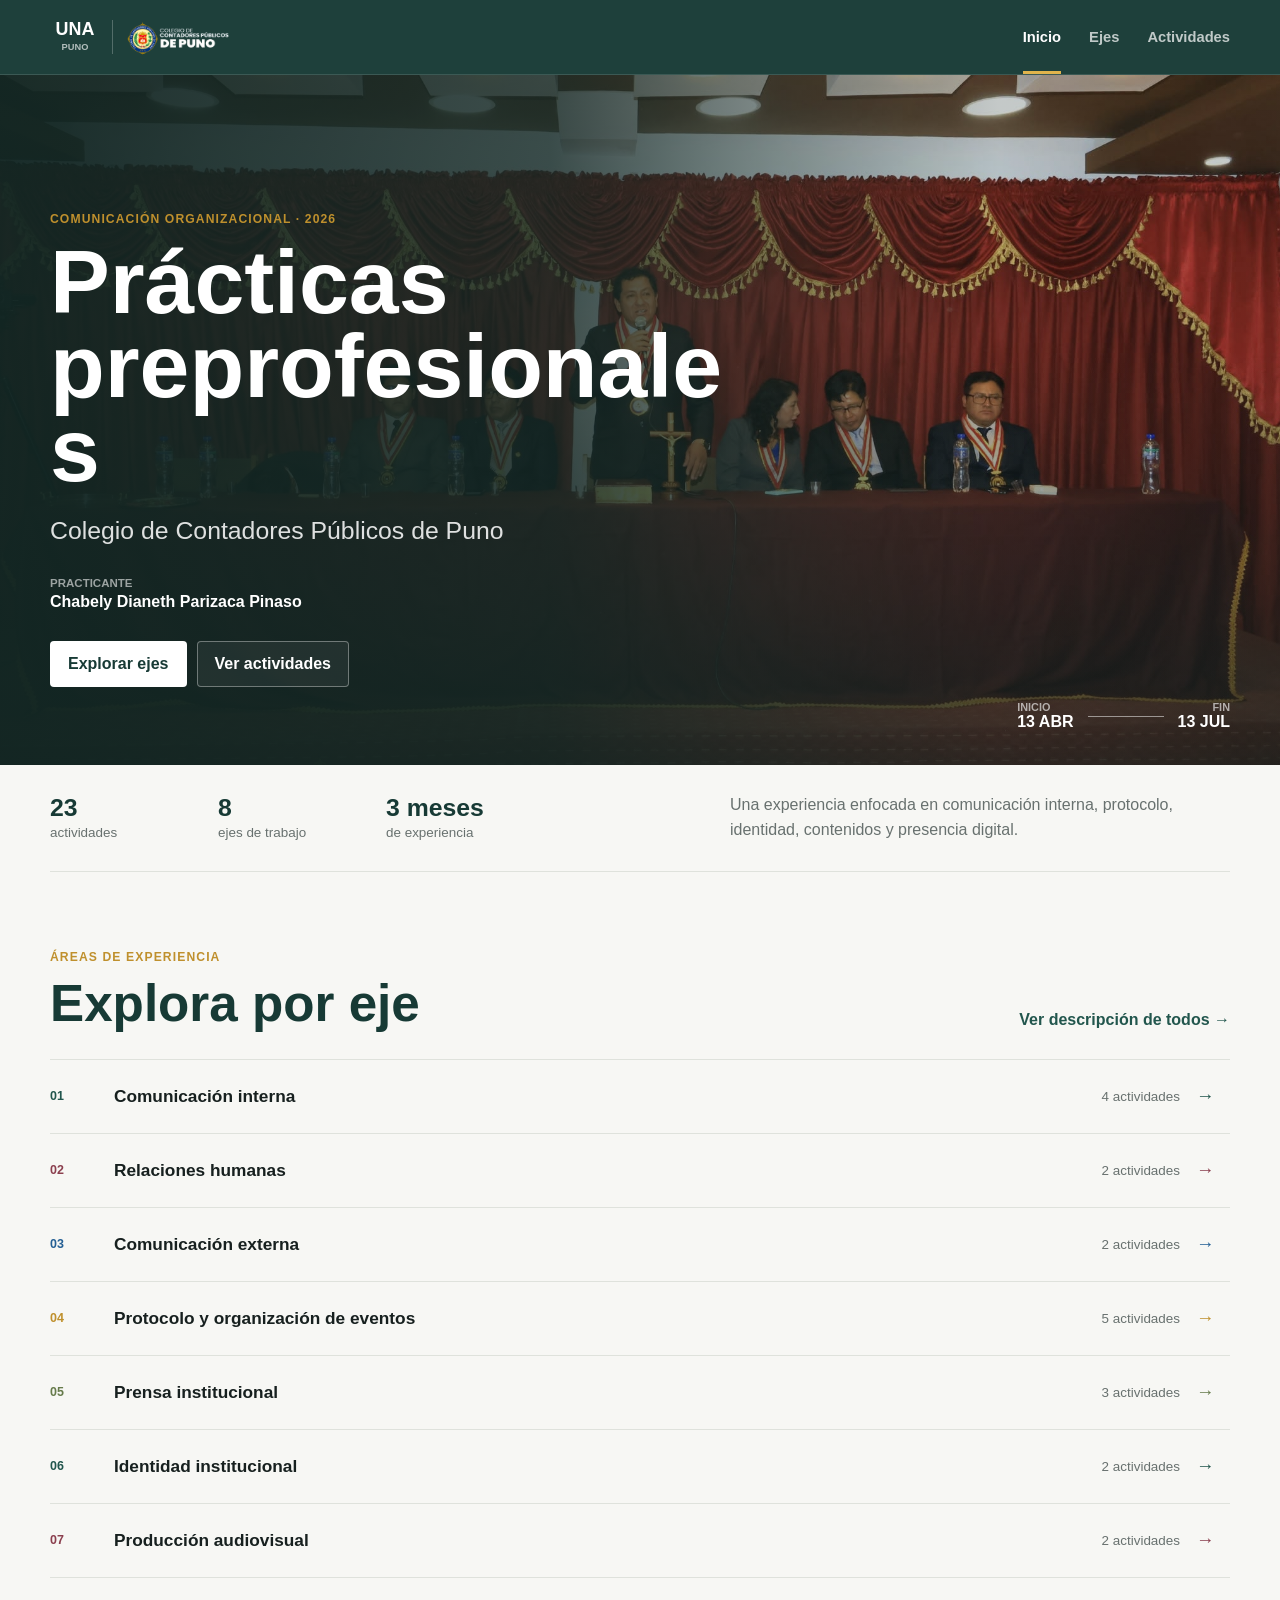
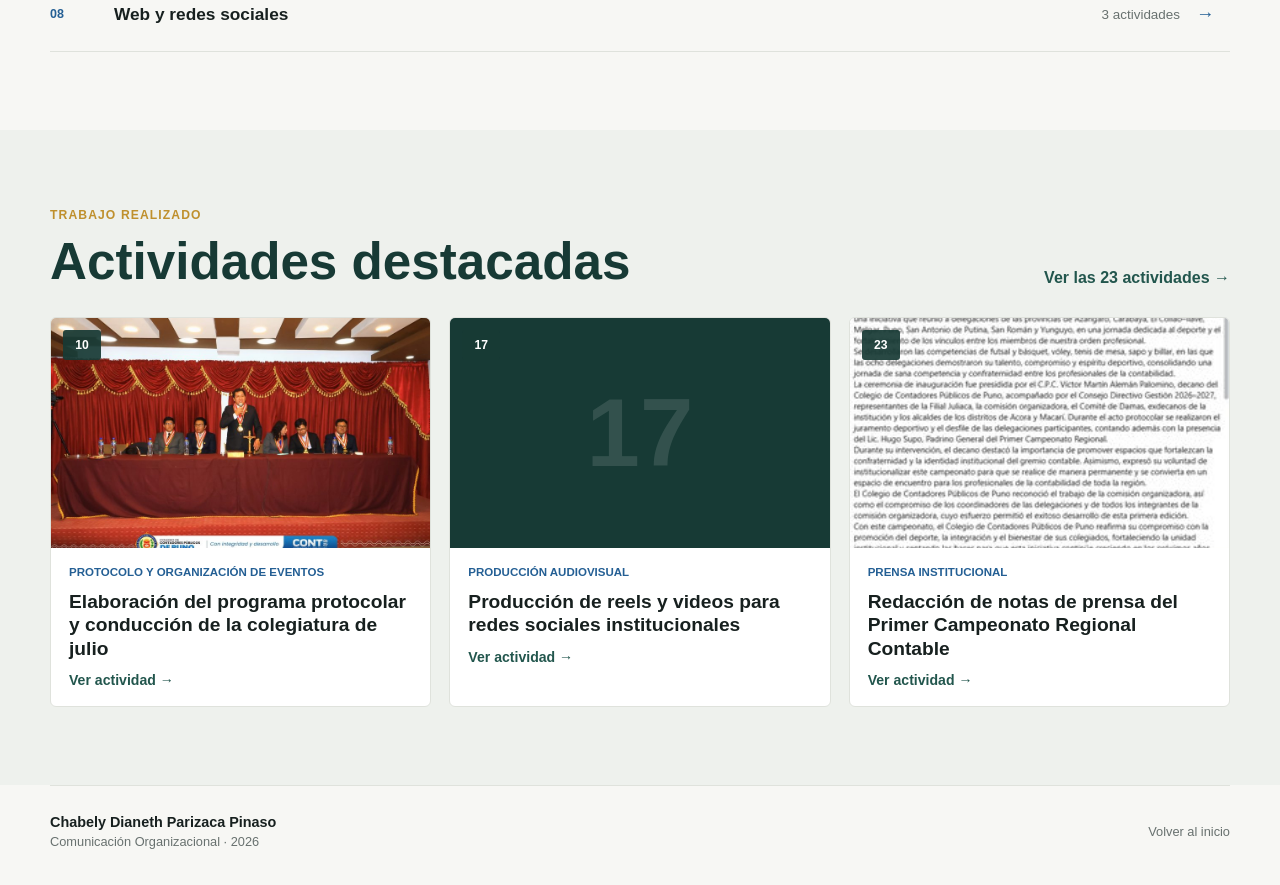
==== index.html @ 26a4ea4a "Publicar portafolio de prácticas" ====
<!doctype html>
<html lang="es">
  <head>
    <meta charset="utf-8">
    <meta name="viewport" content="width=device-width, initial-scale=1">
    <meta name="theme-color" content="#173a35">
    <title>Portafolio de prácticas | Chabely Parizaca</title>
    <meta name="description" content="Portafolio de prácticas preprofesionales de Chabely Dianeth Parizaca Pinaso en el Colegio de Contadores Públicos de Puno.">
    <link rel="stylesheet" href="styles.css">
  </head>
  <body>
    <a class="skip-link" href="#app">Saltar al contenido</a>

    <header class="site-header">
      <div class="header-inner">
        <a class="site-brand" href="#/inicio" aria-label="Ir al inicio">
          <span class="university-mark" aria-label="Universidad Nacional del Altiplano Puno">
            <strong>UNA</strong>
            <small>PUNO</small>
          </span>
          <span class="brand-divider" aria-hidden="true"></span>
          <img id="ccppLogo" alt="Colegio de Contadores Públicos de Puno">
        </a>

        <nav class="main-nav" aria-label="Navegación principal">
          <a href="#/inicio" data-nav="inicio">Inicio</a>
          <a href="#/ejes" data-nav="ejes">Ejes</a>
          <a href="#/actividades" data-nav="actividades">Actividades</a>
        </nav>
      </div>
    </header>

    <main id="app" tabindex="-1">
      <div class="app-loading" role="status">Preparando portafolio...</div>
    </main>

    <footer class="site-footer">
      <div>
        <strong>Chabely Dianeth Parizaca Pinaso</strong>
        <span>Comunicación Organizacional · 2026</span>
      </div>
      <a href="#/inicio">Volver al inicio</a>
    </footer>

    <div class="lightbox" id="lightbox" hidden aria-modal="true" role="dialog" aria-label="Vista ampliada">
      <button class="icon-button lightbox-close" id="closeLightbox" type="button" aria-label="Cerrar imagen" title="Cerrar">×</button>
      <img id="lightboxImage" alt="">
      <p id="lightboxCaption"></p>
    </div>

    <noscript>Activa JavaScript para navegar por las actividades del portafolio.</noscript>
    <script src="data.js"></script>
    <script src="script.js"></script>
  </body>
</html>
---- styles.css ----
:root {
  color-scheme: light;
  --ink: #17201f;
  --muted: #68716f;
  --paper: #f7f7f4;
  --white: #ffffff;
  --line: #dfe2dc;
  --forest: #173a35;
  --forest-2: #22564d;
  --mint: #e8f0ec;
  --blue: #245f94;
  --wine: #8b3f4e;
  --gold: #bf902d;
  --leaf: #667b4b;
  --coral: #b95641;
  --shadow: 0 16px 42px rgba(23, 32, 31, .09);
}

* {
  box-sizing: border-box;
}

html {
  scroll-behavior: smooth;
  scroll-padding-top: 110px;
}

body {
  margin: 0;
  background: var(--paper);
  color: var(--ink);
  font-family: "Segoe UI", Arial, sans-serif;
  -webkit-font-smoothing: antialiased;
}

body.modal-open {
  overflow: hidden;
}

a {
  color: inherit;
  text-decoration: none;
}

button,
input {
  font: inherit;
}

button,
a {
  -webkit-tap-highlight-color: transparent;
}

button:focus-visible,
a:focus-visible,
input:focus-visible {
  outline: 3px solid rgba(36, 95, 148, .35);
  outline-offset: 3px;
}

img {
  max-width: 100%;
}

h1,
h2,
h3,
p,
span,
strong,
small {
  overflow-wrap: anywhere;
}

.content-width,
.header-inner,
.site-footer {
  width: min(1180px, calc(100% - 40px));
  margin-inline: auto;
}

.skip-link {
  position: fixed;
  z-index: 100;
  top: 8px;
  left: 8px;
  transform: translateY(-150%);
  background: var(--white);
  padding: 10px 14px;
}

.skip-link:focus {
  transform: translateY(0);
}

.sr-only {
  position: absolute;
  width: 1px;
  height: 1px;
  overflow: hidden;
  clip: rect(0, 0, 0, 0);
  white-space: nowrap;
}

.site-header {
  position: sticky;
  z-index: 20;
  top: 0;
  border-bottom: 1px solid rgba(255, 255, 255, .13);
  background: rgba(23, 58, 53, .97);
  color: var(--white);
  backdrop-filter: blur(14px);
}

.header-inner {
  min-height: 74px;
  display: flex;
  align-items: center;
  justify-content: space-between;
  gap: 28px;
}

.site-brand {
  min-width: 0;
  display: flex;
  align-items: center;
  gap: 12px;
}

.site-brand img {
  width: 214px;
  height: 48px;
  object-fit: contain;
  object-position: left center;
}

.university-mark {
  width: 50px;
  display: grid;
  place-items: center;
  align-content: center;
  line-height: 1;
}

.university-mark strong {
  font-size: 1.12rem;
  letter-spacing: 0;
}

.university-mark small {
  margin-top: 4px;
  color: rgba(255, 255, 255, .66);
  font-size: .58rem;
  font-weight: 800;
}

.brand-divider {
  width: 1px;
  height: 34px;
  background: rgba(255, 255, 255, .24);
}

.main-nav {
  display: flex;
  align-self: stretch;
  gap: 28px;
}

.main-nav a {
  position: relative;
  display: flex;
  align-items: center;
  color: rgba(255, 255, 255, .72);
  font-size: .92rem;
  font-weight: 700;
}

.main-nav a::after {
  content: "";
  position: absolute;
  right: 0;
  bottom: 0;
  left: 0;
  height: 3px;
  background: #e0b44c;
  transform: scaleX(0);
  transition: transform .18s ease;
}

.main-nav a:hover,
.main-nav a[aria-current="page"] {
  color: var(--white);
}

.main-nav a[aria-current="page"]::after {
  transform: scaleX(1);
}

#app {
  min-height: calc(100vh - 150px);
  outline: 0;
}

.app-loading {
  min-height: 70vh;
  display: grid;
  place-items: center;
  color: var(--muted);
}

.home-hero {
  position: relative;
  min-height: min(690px, calc(100vh - 74px));
  display: flex;
  align-items: flex-end;
  isolation: isolate;
  overflow: hidden;
  background: var(--forest);
  color: var(--white);
}

.home-hero::before {
  content: "";
  position: absolute;
  z-index: -2;
  inset: 0;
  background-image: var(--hero-image);
  background-position: center;
  background-size: cover;
  filter: saturate(.82);
  transform: scale(1.01);
}

.home-hero::after {
  content: "";
  position: absolute;
  z-index: -1;
  inset: 0;
  background: linear-gradient(90deg, rgba(18, 38, 35, .96) 0%, rgba(18, 38, 35, .82) 43%, rgba(18, 38, 35, .24) 78%), linear-gradient(0deg, rgba(17, 30, 29, .74), transparent 60%);
}

.hero-inner {
  width: min(1180px, calc(100% - 40px));
  margin: 0 auto;
  padding: 86px 0 78px;
}

.hero-kicker,
.kicker {
  margin: 0 0 14px;
  color: var(--gold);
  font-size: .76rem;
  font-weight: 850;
  letter-spacing: .09em;
  text-transform: uppercase;
}

.home-hero h1 {
  max-width: 680px;
  margin: 0;
  font-size: clamp(3.2rem, 7vw, 5.8rem);
  font-weight: 760;
  line-height: .94;
  letter-spacing: 0;
}

.hero-lead {
  max-width: 640px;
  margin: 22px 0 0;
  color: rgba(255, 255, 255, .86);
  font-size: clamp(1.15rem, 2vw, 1.55rem);
  line-height: 1.4;
}

.practitioner-line {
  display: grid;
  gap: 4px;
  margin-top: 28px;
}

.practitioner-line span {
  color: rgba(255, 255, 255, .58);
  font-size: .72rem;
  font-weight: 800;
  text-transform: uppercase;
}

.practitioner-line strong {
  font-size: 1rem;
  font-weight: 650;
}

.hero-actions {
  display: flex;
  flex-wrap: wrap;
  gap: 10px;
  margin-top: 30px;
}

.button {
  min-height: 46px;
  display: inline-flex;
  align-items: center;
  justify-content: center;
  border: 1px solid transparent;
  border-radius: 4px;
  padding: 11px 17px;
  font-weight: 750;
}

.button-primary {
  background: var(--white);
  color: var(--forest);
}

.button-primary:hover {
  background: #e7efeb;
}

.button-ghost {
  border-color: rgba(255, 255, 255, .35);
  background: rgba(255, 255, 255, .06);
  color: var(--white);
}

.hero-period {
  position: absolute;
  right: max(20px, calc((100vw - 1180px) / 2));
  bottom: 34px;
  display: grid;
  grid-template-columns: auto 76px auto;
  align-items: center;
  gap: 14px;
  color: rgba(255, 255, 255, .62);
  font-size: .68rem;
  font-weight: 750;
  text-transform: uppercase;
}

.hero-period span:last-child {
  text-align: right;
}

.hero-period strong {
  color: var(--white);
  font-size: 1rem;
}

.hero-period i {
  height: 1px;
  background: rgba(255, 255, 255, .5);
}

.home-summary {
  display: grid;
  grid-template-columns: 140px 140px 180px 1fr;
  gap: 28px;
  align-items: center;
  border-bottom: 1px solid var(--line);
  padding: 28px 0;
}

.home-summary > div {
  display: grid;
  gap: 4px;
}

.home-summary strong {
  color: var(--forest);
  font-size: 1.55rem;
  line-height: 1;
}

.home-summary span {
  color: var(--muted);
  font-size: .84rem;
}

.home-summary p {
  justify-self: end;
  max-width: 500px;
  margin: 0;
  color: var(--muted);
  line-height: 1.55;
}

.section {
  padding: 78px 0;
}

.section-tint {
  background: #eef1ed;
}

.section-heading {
  display: flex;
  align-items: end;
  justify-content: space-between;
  gap: 24px;
  margin-bottom: 30px;
}

.section-heading h2,
.page-intro h1,
.axis-hero h1,
.detail-title h1,
.not-found h1 {
  margin: 0;
  color: var(--forest);
  font-size: clamp(2.25rem, 5vw, 4.8rem);
  font-weight: 720;
  line-height: 1;
  letter-spacing: 0;
}

.compact-heading h2 {
  font-size: clamp(2rem, 4vw, 3.5rem);
}

.text-link,
.back-link {
  color: var(--forest-2);
  font-weight: 750;
}

.text-link:hover,
.back-link:hover {
  text-decoration: underline;
  text-underline-offset: 4px;
}

.axis-list {
  border-top: 1px solid var(--line);
}

.axis-link {
  --accent: var(--forest-2);
  display: grid;
  grid-template-columns: 48px minmax(0, 1fr) auto 24px;
  gap: 16px;
  align-items: center;
  min-height: 74px;
  border-bottom: 1px solid var(--line);
  padding: 14px 10px 14px 0;
  transition: background .16s ease, padding .16s ease;
}

.axis-link:hover {
  background: var(--white);
  padding-left: 12px;
}

.accent-teal { --accent: var(--forest-2); }
.accent-wine { --accent: var(--wine); }
.accent-blue { --accent: var(--blue); }
.accent-gold { --accent: var(--gold); }
.accent-leaf { --accent: var(--leaf); }

.axis-number {
  color: var(--accent);
  font-size: .78rem;
  font-weight: 850;
}

.axis-link-copy {
  display: grid;
  gap: 8px;
}

.axis-link strong {
  color: var(--ink);
  font-size: 1.08rem;
}

.axis-link small {
  max-width: 730px;
  color: var(--muted);
  font-size: .95rem;
  font-weight: 400;
  line-height: 1.55;
}

.axis-count {
  color: var(--muted);
  font-size: .84rem;
}

.axis-link > b {
  color: var(--accent);
  font-size: 1.15rem;
}

.axis-link-full {
  min-height: 126px;
}

.activity-grid {
  display: grid;
  grid-template-columns: repeat(3, minmax(0, 1fr));
  gap: 18px;
}

.activity-card {
  min-width: 0;
  display: grid;
  grid-template-rows: 230px 1fr;
  border: 1px solid var(--line);
  border-radius: 6px;
  background: var(--white);
  overflow: hidden;
  transition: transform .18s ease, box-shadow .18s ease;
}

.activity-card:hover {
  transform: translateY(-4px);
  box-shadow: var(--shadow);
}

.activity-image {
  position: relative;
  overflow: hidden;
  background: #e5e8e2;
}

.activity-image img {
  width: 100%;
  height: 100%;
  display: block;
  object-fit: cover;
  transition: transform .25s ease;
}

.activity-card:hover .activity-image img {
  transform: scale(1.035);
}

.activity-id {
  position: absolute;
  top: 12px;
  left: 12px;
  min-width: 38px;
  height: 30px;
  display: grid;
  place-items: center;
  border-radius: 3px;
  background: rgba(23, 58, 53, .92);
  color: var(--white);
  font-size: .76rem;
  font-weight: 850;
}

.image-placeholder {
  width: 100%;
  height: 100%;
  display: grid;
  place-items: center;
  background: var(--forest);
  color: rgba(255, 255, 255, .12);
}

.image-placeholder span {
  font-size: 6rem;
  font-weight: 800;
}

.activity-copy {
  display: grid;
  align-content: start;
  gap: 12px;
  padding: 18px;
}

.activity-copy p {
  margin: 0;
  color: var(--blue);
  font-size: .72rem;
  font-weight: 800;
  text-transform: uppercase;
}

.activity-copy h3 {
  margin: 0;
  font-size: 1.2rem;
  line-height: 1.22;
}

.activity-copy > span {
  align-self: end;
  margin-top: auto;
  color: var(--forest-2);
  font-size: .88rem;
  font-weight: 750;
}

.page-shell {
  padding-top: 66px;
  padding-bottom: 86px;
}

.page-intro {
  max-width: 870px;
  padding-bottom: 48px;
}

.page-lead {
  max-width: 720px;
  margin: 22px 0 0;
  color: var(--muted);
  font-size: 1.08rem;
  line-height: 1.7;
}

.axis-catalog {
  margin-top: 6px;
}

.back-link {
  display: inline-flex;
  gap: 9px;
  align-items: center;
  margin-bottom: 24px;
  font-size: .9rem;
}

.axis-hero {
  position: relative;
  display: grid;
  grid-template-columns: minmax(0, 1.3fr) minmax(280px, .7fr);
  gap: 52px;
  border-top: 6px solid var(--accent);
  background: var(--white);
  padding: clamp(28px, 5vw, 58px);
}

.axis-hero h1 {
  font-size: clamp(2.5rem, 5vw, 5.2rem);
}

.axis-hero > div > p:last-child {
  max-width: 720px;
  margin: 24px 0 0;
  color: var(--muted);
  font-size: 1.05rem;
  line-height: 1.7;
}

.axis-objective {
  align-self: end;
  border-left: 3px solid var(--accent);
  padding-left: 20px;
}

.axis-objective span {
  color: var(--accent);
  font-size: .72rem;
  font-weight: 850;
  text-transform: uppercase;
}

.axis-objective p {
  margin: 10px 0 0;
  line-height: 1.6;
}

.axis-stats {
  display: flex;
  gap: 28px;
  border-top: 1px solid var(--line);
  border-bottom: 1px solid var(--line);
  padding: 18px 0;
}

.axis-stats span {
  color: var(--muted);
}

.axis-stats strong {
  color: var(--forest);
}

.axis-activities {
  padding-bottom: 0;
}

.activities-heading {
  display: flex;
  justify-content: space-between;
  gap: 24px;
  align-items: end;
}

.activities-heading .page-intro {
  padding-bottom: 34px;
}

.result-count {
  flex: 0 0 auto;
  margin: 0 0 38px;
  color: var(--muted);
  font-size: .9rem;
  font-weight: 750;
}

.filter-bar {
  position: sticky;
  z-index: 10;
  top: 74px;
  display: grid;
  grid-template-columns: 260px minmax(0, 1fr);
  gap: 14px;
  border-top: 1px solid var(--line);
  border-bottom: 1px solid var(--line);
  background: rgba(247, 247, 244, .96);
  padding: 13px 0;
  backdrop-filter: blur(14px);
}

.search-field input {
  width: 100%;
  height: 44px;
  border: 1px solid var(--line);
  border-radius: 4px;
  background: var(--white);
  color: var(--ink);
  padding: 0 13px;
}

.filter-tabs {
  display: flex;
  align-items: center;
  gap: 7px;
  overflow-x: auto;
  scrollbar-width: thin;
}

.filter-tabs button {
  flex: 0 0 auto;
  min-height: 38px;
  border: 1px solid transparent;
  border-radius: 4px;
  background: transparent;
  color: var(--muted);
  padding: 8px 11px;
  cursor: pointer;
}

.filter-tabs button:hover {
  background: var(--white);
  color: var(--ink);
}

.filter-tabs button[aria-pressed="true"] {
  border-color: var(--forest);
  background: var(--forest);
  color: var(--white);
}

.activity-catalog {
  padding-top: 30px;
}

.empty-state {
  grid-column: 1 / -1;
  border: 1px dashed var(--line);
  background: var(--white);
  padding: 28px;
}

.empty-state p,
.empty-inline {
  color: var(--muted);
}

.activity-detail {
  padding-top: 34px;
}

.detail-header {
  display: grid;
  grid-template-columns: minmax(0, 1.02fr) minmax(360px, .98fr);
  gap: 44px;
  align-items: end;
  border-bottom: 1px solid var(--line);
  padding-bottom: 46px;
}

.detail-title h1 {
  max-width: 760px;
  font-size: clamp(2.5rem, 5vw, 4.9rem);
}

.detail-axis {
  display: block;
  margin-top: 24px;
  color: var(--blue);
  font-size: .84rem;
  font-weight: 800;
}

.detail-cover {
  aspect-ratio: 4 / 3;
  border: 0;
  border-radius: 6px;
  background: #e4e8e2;
  overflow: hidden;
  padding: 0;
  cursor: zoom-in;
}

.detail-cover img {
  width: 100%;
  height: 100%;
  display: block;
  object-fit: cover;
}

.detail-cover-empty {
  display: grid;
  place-items: center;
  background: var(--forest);
  color: rgba(255, 255, 255, .2);
  cursor: default;
}

.detail-cover-empty strong {
  font-size: 8rem;
}

.detail-layout {
  display: grid;
  grid-template-columns: 220px minmax(0, 1fr);
  gap: clamp(34px, 7vw, 90px);
  padding-top: 54px;
  padding-bottom: 82px;
}

.detail-index {
  position: sticky;
  top: 108px;
  align-self: start;
}

.detail-index > p {
  margin: 0 0 14px;
  color: var(--muted);
  font-size: .74rem;
  font-weight: 800;
  text-transform: uppercase;
}

.detail-index > button {
  width: 100%;
  display: block;
  border-top: 1px solid var(--line);
  border-right: 0;
  border-bottom: 0;
  border-left: 0;
  background: transparent;
  color: var(--ink);
  padding: 11px 0;
  font-size: .9rem;
  font-weight: 650;
  text-align: left;
  cursor: pointer;
}

.detail-index > button:hover {
  color: var(--forest-2);
}

.detail-index dl {
  display: grid;
  gap: 16px;
  border-top: 1px solid var(--line);
  margin: 22px 0 0;
  padding-top: 20px;
}

.detail-index dt {
  color: var(--muted);
  font-size: .72rem;
  text-transform: uppercase;
}

.detail-index dd {
  margin: 5px 0 0;
  color: var(--forest);
  font-weight: 750;
}

.detail-content {
  min-width: 0;
}

.detail-section {
  display: grid;
  grid-template-columns: 46px minmax(0, 1fr);
  column-gap: 20px;
  border-top: 1px solid var(--line);
  padding: 34px 0 42px;
}

.detail-section:first-child {
  border-top: 0;
  padding-top: 0;
}

.detail-section > span {
  grid-row: 1 / span 2;
  color: var(--gold);
  font-size: .75rem;
  font-weight: 850;
}

.detail-section h2 {
  margin: 0 0 17px;
  color: var(--forest);
  font-size: clamp(1.65rem, 3vw, 2.45rem);
  line-height: 1.08;
}

.detail-section > p {
  margin: 0;
  color: #505a58;
  font-size: 1.04rem;
  line-height: 1.78;
}

.detail-note {
  border-left: 4px solid var(--gold);
  background: #fff8e9;
  margin: 0 0 38px 66px;
  padding: 18px 20px;
}

.detail-note strong {
  color: #6e5014;
  font-size: .82rem;
}

.detail-note p {
  margin: 8px 0 0;
  color: #695d43;
  line-height: 1.6;
}

.evidence-section {
  padding-bottom: 0;
}

.evidence-section h2,
.evidence-section > span {
  align-self: start;
}

.file-list,
.gallery {
  grid-column: 2;
}

.file-list {
  display: grid;
  gap: 8px;
  margin-bottom: 26px;
}

.file-list a {
  display: grid;
  grid-template-columns: 52px minmax(0, 1fr) 20px;
  gap: 12px;
  align-items: center;
  border: 1px solid var(--line);
  border-radius: 4px;
  background: var(--white);
  padding: 12px 14px;
}

.file-list a:hover {
  border-color: var(--blue);
}

.file-list span {
  color: var(--blue);
  font-size: .7rem;
  font-weight: 850;
}

.file-list strong {
  min-width: 0;
  font-size: .88rem;
}

.gallery {
  display: grid;
  grid-template-columns: repeat(3, minmax(0, 1fr));
  gap: 8px;
}

.gallery button {
  aspect-ratio: 1;
  border: 0;
  border-radius: 4px;
  background: #e4e7e1;
  overflow: hidden;
  padding: 0;
  cursor: zoom-in;
}

.gallery img {
  width: 100%;
  height: 100%;
  display: block;
  object-fit: cover;
  transition: transform .2s ease;
}

.gallery button:hover img {
  transform: scale(1.04);
}

.related-section {
  padding: 70px 0;
}

.detail-pager {
  display: grid;
  grid-template-columns: 1fr auto 1fr;
  gap: 18px;
  align-items: center;
  padding-top: 40px;
  padding-bottom: 60px;
}

.detail-pager > a:not(.pager-all) {
  display: grid;
  gap: 6px;
}

.detail-pager a span {
  color: var(--muted);
  font-size: .72rem;
  text-transform: uppercase;
}

.pager-next {
  text-align: right;
}

.pager-all {
  color: var(--forest-2);
  font-size: .9rem;
  font-weight: 750;
}

.not-found {
  min-height: 70vh;
  display: grid;
  place-items: start;
  align-content: center;
  gap: 22px;
}

.not-found .button-primary {
  background: var(--forest);
  color: var(--white);
}

.lightbox {
  position: fixed;
  z-index: 100;
  inset: 0;
  display: grid;
  place-items: center;
  background: rgba(12, 18, 17, .94);
  color: var(--white);
  padding: 70px 24px 30px;
}

.lightbox[hidden] {
  display: none;
}

.lightbox img {
  max-width: min(1180px, 94vw);
  max-height: 78vh;
  object-fit: contain;
}

.lightbox p {
  margin: 14px 0 0;
  color: rgba(255, 255, 255, .72);
}

.icon-button {
  width: 44px;
  height: 44px;
  display: grid;
  place-items: center;
  border: 1px solid rgba(255, 255, 255, .28);
  border-radius: 50%;
  background: rgba(255, 255, 255, .08);
  color: var(--white);
  cursor: pointer;
}

.lightbox-close {
  position: absolute;
  top: 18px;
  right: 18px;
  font-size: 1.8rem;
}

.site-footer {
  display: flex;
  align-items: center;
  justify-content: space-between;
  gap: 20px;
  border-top: 1px solid var(--line);
  padding: 28px 0 36px;
}

.site-footer > div {
  display: grid;
  gap: 4px;
}

.site-footer strong {
  font-size: .9rem;
}

.site-footer span,
.site-footer a {
  color: var(--muted);
  font-size: .8rem;
}

@media (max-width: 980px) {
  .activity-grid {
    grid-template-columns: repeat(2, minmax(0, 1fr));
  }

  .home-summary {
    grid-template-columns: repeat(3, minmax(0, 1fr));
  }

  .home-summary p {
    grid-column: 1 / -1;
    justify-self: start;
  }

  .axis-hero,
  .detail-header {
    grid-template-columns: 1fr;
  }

  .axis-objective {
    max-width: 720px;
  }

  .detail-cover {
    max-width: 720px;
  }

  .detail-layout {
    grid-template-columns: 180px minmax(0, 1fr);
    gap: 38px;
  }
}

@media (max-width: 760px) {
  .content-width,
  .header-inner,
  .site-footer,
  .hero-inner {
    width: min(100% - 24px, 1180px);
  }

  .header-inner {
    min-height: 66px;
    align-items: center;
  }

  .site-brand img {
    width: 48px;
    height: 46px;
    object-fit: cover;
    object-position: left;
  }

  .brand-divider {
    display: none;
  }

  .main-nav {
    gap: 14px;
  }

  .main-nav a {
    font-size: .8rem;
  }

  .home-hero {
    min-height: 670px;
  }

  .home-hero::before {
    background-position: 58% center;
  }

  .home-hero::after {
    background: linear-gradient(90deg, rgba(18, 38, 35, .96), rgba(18, 38, 35, .66)), linear-gradient(0deg, rgba(17, 30, 29, .78), transparent 60%);
  }

  .home-hero h1 {
    font-size: clamp(2.8rem, 15vw, 4.1rem);
  }

  .hero-inner {
    padding: 72px 0 126px;
  }

  .hero-period {
    right: 12px;
    bottom: 28px;
    left: 12px;
    grid-template-columns: auto 1fr auto;
  }

  .home-summary,
  .axis-stats {
    gap: 18px;
  }

  .section,
  .related-section {
    padding: 56px 0;
  }

  .section-heading,
  .activities-heading {
    align-items: flex-start;
    flex-direction: column;
  }

  .axis-link {
    grid-template-columns: 36px minmax(0, 1fr) 20px;
  }

  .axis-count {
    grid-column: 2;
    grid-row: 2;
  }

  .axis-link > b {
    grid-column: 3;
    grid-row: 1 / span 2;
  }

  .axis-link-full {
    min-height: 148px;
  }

  .page-shell {
    padding-top: 48px;
  }

  .filter-bar {
    top: 66px;
    grid-template-columns: 1fr;
  }

  .result-count {
    margin: -18px 0 26px;
  }

  .detail-layout {
    grid-template-columns: 1fr;
    padding-top: 34px;
  }

  .detail-index {
    position: static;
    display: none;
  }

  .detail-section {
    grid-template-columns: 34px minmax(0, 1fr);
    column-gap: 12px;
  }

  .detail-note {
    margin-left: 46px;
  }

  .file-list,
  .gallery {
    grid-column: 2;
  }

  .gallery {
    grid-template-columns: repeat(2, minmax(0, 1fr));
  }
}

@media (max-width: 520px) {
  .university-mark {
    display: none;
  }

  .main-nav {
    gap: 10px;
  }

  .home-summary {
    grid-template-columns: repeat(2, minmax(0, 1fr));
  }

  .home-summary > div:nth-child(3) {
    grid-column: 1 / -1;
  }

  .activity-grid {
    grid-template-columns: 1fr;
  }

  .activity-card {
    grid-template-rows: 220px 1fr;
  }

  .axis-hero {
    gap: 34px;
    padding: 26px 18px;
  }

  .axis-stats {
    display: grid;
    grid-template-columns: repeat(3, minmax(0, 1fr));
    gap: 8px;
  }

  .axis-stats span {
    display: grid;
    font-size: .72rem;
  }

  .detail-pager {
    grid-template-columns: 1fr 1fr;
  }

  .pager-all {
    grid-column: 1 / -1;
    grid-row: 2;
    text-align: center;
  }

  .site-footer {
    align-items: flex-start;
    flex-direction: column;
  }
}

@media (prefers-reduced-motion: reduce) {
  *,
  *::before,
  *::after {
    scroll-behavior: auto !important;
    transition: none !important;
  }
}
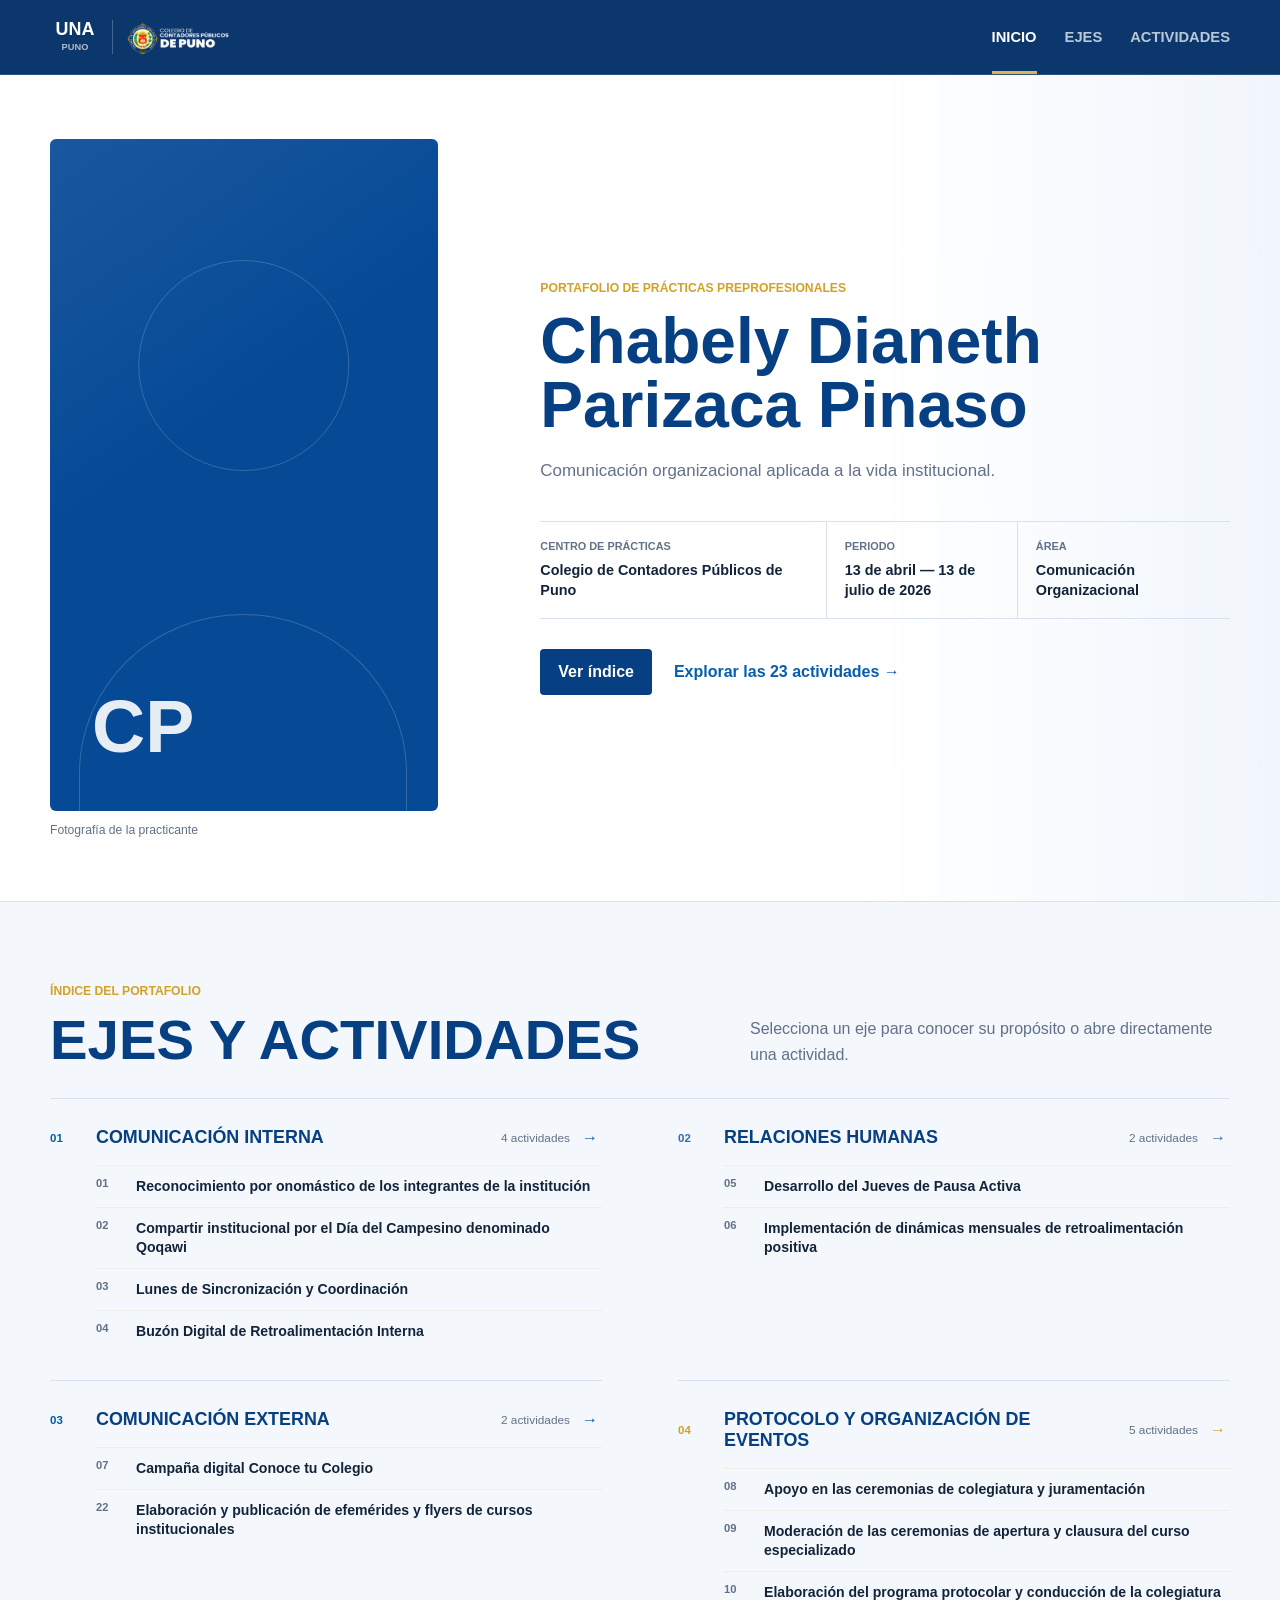
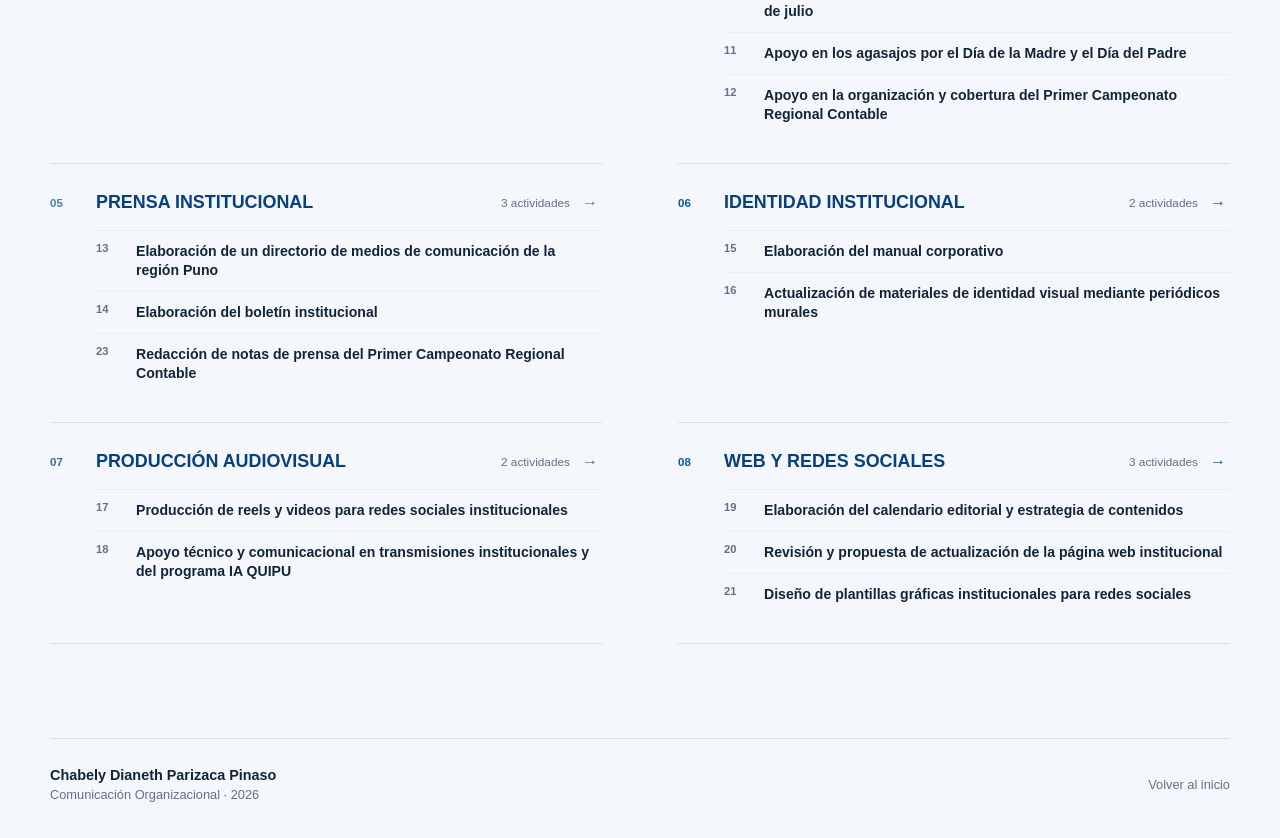
==== commit 2a06eaff: "Agregar visor multimedia y libros PDF" ====
--- a/index.html
+++ b/index.html
@@ -3,7 +3,7 @@
   <head>
     <meta charset="utf-8">
     <meta name="viewport" content="width=device-width, initial-scale=1">
-    <meta name="theme-color" content="#173a35">
+    <meta name="theme-color" content="#063f82">
     <title>Portafolio de prácticas | Chabely Parizaca</title>
     <meta name="description" content="Portafolio de prácticas preprofesionales de Chabely Dianeth Parizaca Pinaso en el Colegio de Contadores Públicos de Puno.">
     <link rel="stylesheet" href="styles.css">
@@ -42,10 +42,46 @@
       <a href="#/inicio">Volver al inicio</a>
     </footer>
 
-    <div class="lightbox" id="lightbox" hidden aria-modal="true" role="dialog" aria-label="Vista ampliada">
-      <button class="icon-button lightbox-close" id="closeLightbox" type="button" aria-label="Cerrar imagen" title="Cerrar">×</button>
-      <img id="lightboxImage" alt="">
-      <p id="lightboxCaption"></p>
+    <div class="evidence-viewer" id="evidenceViewer" hidden aria-modal="true" role="dialog" aria-labelledby="viewerTitle">
+      <header class="viewer-header">
+        <div>
+          <span id="viewerType">Evidencia</span>
+          <strong id="viewerTitle">Visor de evidencias</strong>
+        </div>
+        <div class="viewer-tools">
+          <span id="viewerCounter" aria-live="polite"></span>
+          <a class="icon-button" id="openEvidenceFile" href="#" target="_blank" rel="noopener" aria-label="Abrir archivo original" title="Abrir archivo original">↗</a>
+          <button class="icon-button" id="closeEvidenceViewer" type="button" aria-label="Cerrar visor" title="Cerrar">×</button>
+        </div>
+      </header>
+
+      <div class="viewer-body">
+        <button class="viewer-arrow viewer-previous" id="previousEvidence" type="button" aria-label="Evidencia anterior" title="Evidencia anterior">←</button>
+        <div class="viewer-stage" id="viewerStage">
+          <img id="viewerImage" alt="" hidden>
+          <video id="viewerVideo" controls playsinline preload="metadata" hidden></video>
+
+          <div class="pdf-book" id="pdfBook" hidden>
+            <div class="book-pages" id="bookPages" aria-live="polite">
+              <canvas id="pdfPageLeft"></canvas>
+              <canvas id="pdfPageRight"></canvas>
+            </div>
+            <div class="book-controls">
+              <button class="icon-button" id="previousPdfPage" type="button" aria-label="Páginas anteriores" title="Páginas anteriores">←</button>
+              <span id="pdfPageStatus">Preparando documento...</span>
+              <button class="icon-button" id="nextPdfPage" type="button" aria-label="Páginas siguientes" title="Páginas siguientes">→</button>
+            </div>
+          </div>
+
+          <div class="viewer-loading" id="viewerLoading" role="status" hidden>Preparando evidencia...</div>
+        </div>
+        <button class="viewer-arrow viewer-next" id="nextEvidence" type="button" aria-label="Evidencia siguiente" title="Evidencia siguiente">→</button>
+      </div>
+
+      <footer class="viewer-footer">
+        <p id="viewerCaption"></p>
+        <span>Usa las flechas laterales para recorrer las evidencias.</span>
+      </footer>
     </div>
 
     <noscript>Activa JavaScript para navegar por las actividades del portafolio.</noscript>
--- a/styles.css
+++ b/styles.css
@@ -1,19 +1,19 @@
 :root {
   color-scheme: light;
-  --ink: #17201f;
-  --muted: #68716f;
-  --paper: #f7f7f4;
+  --ink: #12243a;
+  --muted: #627187;
+  --paper: #f4f7fb;
   --white: #ffffff;
-  --line: #dfe2dc;
-  --forest: #173a35;
-  --forest-2: #22564d;
-  --mint: #e8f0ec;
-  --blue: #245f94;
-  --wine: #8b3f4e;
-  --gold: #bf902d;
-  --leaf: #667b4b;
-  --coral: #b95641;
-  --shadow: 0 16px 42px rgba(23, 32, 31, .09);
+  --line: #d8e1ed;
+  --forest: #063f82;
+  --forest-2: #075eaf;
+  --mint: #e8f2fd;
+  --blue: #005baa;
+  --wine: #2f6cae;
+  --gold: #d2a126;
+  --leaf: #4a7fae;
+  --coral: #b54848;
+  --shadow: 0 16px 42px rgba(6, 63, 130, .11);
 }
 
 * {
@@ -29,7 +29,7 @@
   margin: 0;
   background: var(--paper);
   color: var(--ink);
-  font-family: "Segoe UI", Arial, sans-serif;
+  font-family: "Aptos", "Segoe UI Variable", "Segoe UI", Arial, sans-serif;
   -webkit-font-smoothing: antialiased;
 }
 
@@ -108,7 +108,7 @@
   z-index: 20;
   top: 0;
   border-bottom: 1px solid rgba(255, 255, 255, .13);
-  background: rgba(23, 58, 53, .97);
+  background: rgba(4, 49, 105, .97);
   color: var(--white);
   backdrop-filter: blur(14px);
 }
@@ -174,6 +174,7 @@
   color: rgba(255, 255, 255, .72);
   font-size: .92rem;
   font-weight: 700;
+  text-transform: uppercase;
 }
 
 .main-nav a::after {
@@ -209,6 +210,274 @@
   color: var(--muted);
 }
 
+.profile-hero {
+  border-bottom: 1px solid var(--line);
+  background: linear-gradient(90deg, #ffffff 0%, #ffffff 68%, #f1f6fc 100%);
+}
+
+.profile-hero-inner {
+  min-height: calc(100vh - 74px);
+  display: grid;
+  grid-template-columns: minmax(270px, .72fr) minmax(0, 1.28fr);
+  gap: clamp(48px, 8vw, 110px);
+  align-items: center;
+  padding-top: 64px;
+  padding-bottom: 64px;
+}
+
+.profile-photo {
+  align-self: stretch;
+  min-height: 520px;
+  display: grid;
+  grid-template-rows: 1fr auto;
+  gap: 12px;
+}
+
+.profile-photo-placeholder {
+  position: relative;
+  display: grid;
+  place-items: end start;
+  overflow: hidden;
+  border-radius: 6px;
+  background:
+    linear-gradient(145deg, rgba(255, 255, 255, .08), transparent 42%),
+    #064a96;
+  padding: clamp(22px, 4vw, 42px);
+}
+
+.profile-photo-placeholder::before {
+  content: "";
+  position: absolute;
+  width: 54%;
+  aspect-ratio: 1;
+  top: 18%;
+  left: 50%;
+  transform: translateX(-50%);
+  border: 1px solid rgba(255, 255, 255, .18);
+  border-radius: 50%;
+}
+
+.profile-photo-placeholder::after {
+  content: "";
+  position: absolute;
+  width: 84%;
+  height: 47%;
+  right: 8%;
+  bottom: -18%;
+  border: 1px solid rgba(255, 255, 255, .18);
+  border-radius: 50% 50% 0 0;
+}
+
+.profile-photo-placeholder span {
+  position: relative;
+  z-index: 1;
+  color: rgba(255, 255, 255, .9);
+  font-size: clamp(2.4rem, 6vw, 4.6rem);
+  font-weight: 700;
+}
+
+.profile-photo img {
+  width: 100%;
+  height: 100%;
+  min-height: 520px;
+  display: block;
+  border-radius: 6px;
+  object-fit: cover;
+}
+
+.profile-photo small {
+  color: var(--muted);
+  font-size: .76rem;
+}
+
+.profile-copy {
+  max-width: 720px;
+}
+
+.profile-copy h1 {
+  max-width: 680px;
+  margin: 0;
+  color: var(--forest);
+  font-size: clamp(2.65rem, 5vw, 4rem);
+  font-weight: 720;
+  line-height: 1;
+  letter-spacing: 0;
+}
+
+.profile-subtitle {
+  max-width: 580px;
+  margin: 20px 0 0;
+  color: var(--muted);
+  font-size: 1.06rem;
+  line-height: 1.65;
+}
+
+.practice-facts {
+  display: grid;
+  grid-template-columns: 1.35fr .9fr 1fr;
+  gap: 0;
+  border-top: 1px solid var(--line);
+  border-bottom: 1px solid var(--line);
+  margin: 36px 0 0;
+}
+
+.practice-facts div {
+  min-width: 0;
+  border-right: 1px solid var(--line);
+  padding: 18px 18px 18px 0;
+}
+
+.practice-facts div + div {
+  padding-left: 18px;
+}
+
+.practice-facts div:last-child {
+  border-right: 0;
+}
+
+.practice-facts dt {
+  color: var(--muted);
+  font-size: .68rem;
+  font-weight: 800;
+  text-transform: uppercase;
+}
+
+.practice-facts dd {
+  margin: 8px 0 0;
+  color: var(--ink);
+  font-size: .9rem;
+  font-weight: 700;
+  line-height: 1.4;
+}
+
+.profile-actions {
+  display: flex;
+  flex-wrap: wrap;
+  align-items: center;
+  gap: 22px;
+  margin-top: 30px;
+}
+
+.button-dark {
+  border: 0;
+  background: var(--forest);
+  color: var(--white);
+  cursor: pointer;
+}
+
+.button-dark:hover {
+  background: var(--forest-2);
+}
+
+.portfolio-index {
+  padding-top: 82px;
+  padding-bottom: 94px;
+}
+
+.index-heading {
+  display: grid;
+  grid-template-columns: minmax(0, 1fr) minmax(280px, 480px);
+  gap: 36px;
+  align-items: end;
+  border-bottom: 1px solid var(--line);
+  padding-bottom: 30px;
+}
+
+.index-heading h2 {
+  margin: 0;
+  color: var(--forest);
+  font-size: clamp(2.2rem, 4.4vw, 4rem);
+  font-weight: 800;
+  line-height: 1;
+  text-transform: uppercase;
+}
+
+.index-heading > p {
+  margin: 0;
+  color: var(--muted);
+  line-height: 1.65;
+}
+
+.index-grid {
+  display: grid;
+  grid-template-columns: repeat(2, minmax(0, 1fr));
+  column-gap: clamp(34px, 6vw, 76px);
+}
+
+.index-axis {
+  --accent: var(--forest-2);
+  border-bottom: 1px solid var(--line);
+  padding: 28px 0;
+}
+
+.index-axis-title {
+  display: grid;
+  grid-template-columns: 34px minmax(0, 1fr) auto 20px;
+  gap: 12px;
+  align-items: center;
+}
+
+.index-axis-title > span {
+  color: var(--accent);
+  font-size: .72rem;
+  font-weight: 850;
+}
+
+.index-axis-title strong {
+  color: var(--forest);
+  font-size: 1.12rem;
+  text-transform: uppercase;
+}
+
+.index-axis-title small {
+  color: var(--muted);
+  font-size: .74rem;
+}
+
+.index-axis-title b {
+  color: var(--accent);
+}
+
+.index-axis-title:hover strong {
+  text-decoration: underline;
+  text-underline-offset: 4px;
+}
+
+.index-axis ol {
+  display: grid;
+  gap: 0;
+  margin: 17px 0 0 46px;
+  padding: 0;
+  list-style: none;
+}
+
+.index-axis li {
+  border-top: 1px solid #eceee9;
+}
+
+.index-axis li a {
+  display: grid;
+  grid-template-columns: 30px minmax(0, 1fr);
+  gap: 10px;
+  padding: 11px 0;
+}
+
+.index-axis li span {
+  color: var(--muted);
+  font-size: .7rem;
+  font-weight: 750;
+}
+
+.index-axis li strong {
+  font-size: .88rem;
+  font-weight: 600;
+  line-height: 1.35;
+}
+
+.index-axis li a:hover strong {
+  color: var(--forest-2);
+}
+
 .home-hero {
   position: relative;
   min-height: min(690px, calc(100vh - 74px));
@@ -237,7 +506,7 @@
   position: absolute;
   z-index: -1;
   inset: 0;
-  background: linear-gradient(90deg, rgba(18, 38, 35, .96) 0%, rgba(18, 38, 35, .82) 43%, rgba(18, 38, 35, .24) 78%), linear-gradient(0deg, rgba(17, 30, 29, .74), transparent 60%);
+  background: linear-gradient(90deg, rgba(4, 49, 105, .96) 0%, rgba(4, 49, 105, .82) 43%, rgba(4, 49, 105, .24) 78%), linear-gradient(0deg, rgba(4, 20, 39, .74), transparent 60%);
 }
 
 .hero-inner {
@@ -252,7 +521,7 @@
   color: var(--gold);
   font-size: .76rem;
   font-weight: 850;
-  letter-spacing: .09em;
+  letter-spacing: 0;
   text-transform: uppercase;
 }
 
@@ -390,7 +659,7 @@
 }
 
 .section-tint {
-  background: #eef1ed;
+  background: #eaf1f9;
 }
 
 .section-heading {
@@ -414,6 +683,14 @@
   letter-spacing: 0;
 }
 
+.section-heading h2,
+.page-intro h1,
+.axis-hero h1,
+.detail-title h1 {
+  font-weight: 820;
+  text-transform: uppercase;
+}
+
 .compact-heading h2 {
   font-size: clamp(2rem, 4vw, 3.5rem);
 }
@@ -451,11 +728,11 @@
   padding-left: 12px;
 }
 
-.accent-teal { --accent: var(--forest-2); }
-.accent-wine { --accent: var(--wine); }
-.accent-blue { --accent: var(--blue); }
+.accent-teal { --accent: #075eaf; }
+.accent-wine { --accent: #326fb2; }
+.accent-blue { --accent: #005baa; }
 .accent-gold { --accent: var(--gold); }
-.accent-leaf { --accent: var(--leaf); }
+.accent-leaf { --accent: #4a7fae; }
 
 .axis-number {
   color: var(--accent);
@@ -520,7 +797,7 @@
 .activity-image {
   position: relative;
   overflow: hidden;
-  background: #e5e8e2;
+  background: #e5edf6;
 }
 
 .activity-image img {
@@ -544,7 +821,7 @@
   display: grid;
   place-items: center;
   border-radius: 3px;
-  background: rgba(23, 58, 53, .92);
+  background: rgba(4, 63, 130, .94);
   color: var(--white);
   font-size: .76rem;
   font-weight: 850;
@@ -599,8 +876,9 @@
 }
 
 .page-intro {
-  max-width: 870px;
-  padding-bottom: 48px;
+  max-width: 940px;
+  border-left: 5px solid var(--blue);
+  padding: 4px 0 44px 26px;
 }
 
 .page-lead {
@@ -628,13 +906,16 @@
   display: grid;
   grid-template-columns: minmax(0, 1.3fr) minmax(280px, .7fr);
   gap: 52px;
-  border-top: 6px solid var(--accent);
+  align-items: center;
+  border-left: 6px solid var(--accent);
   background: var(--white);
   padding: clamp(28px, 5vw, 58px);
+  box-shadow: 0 14px 36px rgba(6, 63, 130, .08);
 }
 
 .axis-hero h1 {
-  font-size: clamp(2.5rem, 5vw, 5.2rem);
+  max-width: 820px;
+  font-size: clamp(2.35rem, 4.6vw, 4.6rem);
 }
 
 .axis-hero > div > p:last-child {
@@ -646,7 +927,7 @@
 }
 
 .axis-objective {
-  align-self: end;
+  align-self: center;
   border-left: 3px solid var(--accent);
   padding-left: 20px;
 }
@@ -711,7 +992,7 @@
   gap: 14px;
   border-top: 1px solid var(--line);
   border-bottom: 1px solid var(--line);
-  background: rgba(247, 247, 244, .96);
+  background: rgba(244, 247, 251, .96);
   padding: 13px 0;
   backdrop-filter: blur(14px);
 }
@@ -780,14 +1061,17 @@
   display: grid;
   grid-template-columns: minmax(0, 1.02fr) minmax(360px, .98fr);
   gap: 44px;
-  align-items: end;
+  align-items: center;
   border-bottom: 1px solid var(--line);
-  padding-bottom: 46px;
+  padding-top: 12px;
+  padding-bottom: 52px;
 }
 
 .detail-title h1 {
   max-width: 760px;
-  font-size: clamp(2.5rem, 5vw, 4.9rem);
+  font-size: clamp(2.35rem, 4.6vw, 4.45rem);
+  font-weight: 820;
+  line-height: 1.04;
 }
 
 .detail-axis {
@@ -796,13 +1080,14 @@
   color: var(--blue);
   font-size: .84rem;
   font-weight: 800;
+  text-transform: uppercase;
 }
 
 .detail-cover {
   aspect-ratio: 4 / 3;
   border: 0;
   border-radius: 6px;
-  background: #e4e8e2;
+  background: #e5edf6;
   overflow: hidden;
   padding: 0;
   cursor: zoom-in;
@@ -829,8 +1114,8 @@
 
 .detail-layout {
   display: grid;
-  grid-template-columns: 220px minmax(0, 1fr);
-  gap: clamp(34px, 7vw, 90px);
+  grid-template-columns: 240px minmax(0, 1fr);
+  gap: clamp(42px, 6vw, 76px);
   padding-top: 54px;
   padding-bottom: 82px;
 }
@@ -860,13 +1145,27 @@
   color: var(--ink);
   padding: 11px 0;
   font-size: .9rem;
-  font-weight: 650;
+  font-weight: 750;
   text-align: left;
+  text-transform: uppercase;
   cursor: pointer;
 }
 
 .detail-index > button:hover {
   color: var(--forest-2);
+}
+
+.detail-index > .detail-evidence-open {
+  border-bottom: 1px solid var(--blue);
+  background: var(--blue);
+  color: var(--white);
+  margin-top: 8px;
+  padding: 13px 12px;
+}
+
+.detail-index > .detail-evidence-open:hover {
+  background: var(--forest);
+  color: var(--white);
 }
 
 .detail-index dl {
@@ -895,10 +1194,10 @@
 
 .detail-section {
   display: grid;
-  grid-template-columns: 46px minmax(0, 1fr);
-  column-gap: 20px;
+  grid-template-columns: 54px minmax(0, 1fr);
+  column-gap: 22px;
   border-top: 1px solid var(--line);
-  padding: 34px 0 42px;
+  padding: 38px 0 46px;
 }
 
 .detail-section:first-child {
@@ -907,30 +1206,85 @@
 }
 
 .detail-section > span {
-  grid-row: 1 / span 2;
-  color: var(--gold);
-  font-size: .75rem;
+  grid-column: 1;
+  grid-row: 1;
+  width: 42px;
+  height: 30px;
+  display: grid;
+  place-items: center;
+  border-radius: 3px;
+  background: var(--blue);
+  color: var(--white);
+  font-size: .72rem;
   font-weight: 850;
 }
 
 .detail-section h2 {
-  margin: 0 0 17px;
+  grid-column: 2;
+  margin: 2px 0 18px;
   color: var(--forest);
-  font-size: clamp(1.65rem, 3vw, 2.45rem);
-  line-height: 1.08;
+  font-size: clamp(1.3rem, 2.2vw, 1.85rem);
+  font-weight: 850;
+  line-height: 1.15;
+  text-transform: uppercase;
 }
 
 .detail-section > p {
+  grid-column: 2;
   margin: 0;
-  color: #505a58;
+  color: #46566b;
   font-size: 1.04rem;
   line-height: 1.78;
+}
+
+.goal-stats {
+  grid-column: 2;
+  display: grid;
+  grid-template-columns: repeat(3, minmax(0, 1fr));
+  border-top: 1px solid var(--line);
+  border-bottom: 1px solid var(--line);
+  margin-top: 28px;
+}
+
+.goal-stats > div {
+  min-width: 0;
+  border-right: 1px solid var(--line);
+  padding: 20px 18px 20px 0;
+}
+
+.goal-stats > div + div {
+  padding-left: 18px;
+}
+
+.goal-stats > div:last-child {
+  border-right: 0;
+}
+
+.goal-stats strong,
+.goal-stats span {
+  display: block;
+}
+
+.goal-stats strong {
+  color: var(--blue);
+  font-size: clamp(1.7rem, 3vw, 2.5rem);
+  font-weight: 850;
+  line-height: 1;
+}
+
+.goal-stats span {
+  margin-top: 8px;
+  color: var(--muted);
+  font-size: .76rem;
+  font-weight: 750;
+  line-height: 1.35;
+  text-transform: uppercase;
 }
 
 .detail-note {
   border-left: 4px solid var(--gold);
   background: #fff8e9;
-  margin: 0 0 38px 66px;
+  margin: 0 0 38px 76px;
   padding: 18px 20px;
 }
 
@@ -954,69 +1308,58 @@
   align-self: start;
 }
 
-.file-list,
-.gallery {
+.evidence-navigator {
   grid-column: 2;
-}
-
-.file-list {
-  display: grid;
-  gap: 8px;
-  margin-bottom: 26px;
-}
-
-.file-list a {
-  display: grid;
-  grid-template-columns: 52px minmax(0, 1fr) 20px;
-  gap: 12px;
-  align-items: center;
-  border: 1px solid var(--line);
-  border-radius: 4px;
-  background: var(--white);
-  padding: 12px 14px;
-}
-
-.file-list a:hover {
-  border-color: var(--blue);
-}
-
-.file-list span {
+  display: grid;
+  grid-template-columns: minmax(0, 1fr) auto;
+  gap: 28px;
+  align-items: center;
+  border-top: 1px solid var(--line);
+  border-bottom: 1px solid var(--line);
+  background: #edf4fb;
+  padding: 24px;
+}
+
+.evidence-summary > p {
+  margin: 0 0 12px;
+  color: var(--forest);
+  font-size: 1.05rem;
+  font-weight: 800;
+}
+
+.evidence-summary > div {
+  display: flex;
+  flex-wrap: wrap;
+  gap: 8px 20px;
+}
+
+.evidence-summary span {
+  color: var(--muted);
+  font-size: .8rem;
+}
+
+.evidence-summary strong {
   color: var(--blue);
-  font-size: .7rem;
-  font-weight: 850;
-}
-
-.file-list strong {
-  min-width: 0;
-  font-size: .88rem;
-}
-
-.gallery {
-  display: grid;
-  grid-template-columns: repeat(3, minmax(0, 1fr));
-  gap: 8px;
-}
-
-.gallery button {
-  aspect-ratio: 1;
+}
+
+.evidence-open {
+  min-height: 48px;
+  display: inline-flex;
+  align-items: center;
+  justify-content: center;
+  gap: 18px;
   border: 0;
   border-radius: 4px;
-  background: #e4e7e1;
-  overflow: hidden;
-  padding: 0;
-  cursor: zoom-in;
-}
-
-.gallery img {
-  width: 100%;
-  height: 100%;
-  display: block;
-  object-fit: cover;
-  transition: transform .2s ease;
-}
-
-.gallery button:hover img {
-  transform: scale(1.04);
+  background: var(--blue);
+  color: var(--white);
+  padding: 12px 16px;
+  font-size: .78rem;
+  font-weight: 850;
+  cursor: pointer;
+}
+
+.evidence-open:hover {
+  background: var(--forest);
 }
 
 .related-section {
@@ -1066,49 +1409,243 @@
   color: var(--white);
 }
 
-.lightbox {
+.evidence-viewer {
   position: fixed;
   z-index: 100;
   inset: 0;
   display: grid;
+  grid-template-rows: auto minmax(0, 1fr) auto;
+  background: rgba(4, 20, 39, .98);
+  color: var(--white);
+}
+
+.evidence-viewer[hidden],
+.viewer-stage > [hidden],
+.pdf-book[hidden],
+.book-pages[hidden],
+.book-pages canvas[hidden] {
+  display: none;
+}
+
+.viewer-header,
+.viewer-footer {
+  width: 100%;
+  display: flex;
+  align-items: center;
+  justify-content: space-between;
+  gap: 24px;
+  padding: 18px 24px;
+}
+
+.viewer-header {
+  border-bottom: 1px solid rgba(255, 255, 255, .14);
+}
+
+.viewer-header > div:first-child {
+  min-width: 0;
+  display: grid;
+  gap: 5px;
+}
+
+.viewer-header span,
+.viewer-footer span {
+  color: rgba(255, 255, 255, .62);
+  font-size: .72rem;
+  font-weight: 750;
+  text-transform: uppercase;
+}
+
+.viewer-header strong {
+  overflow: hidden;
+  font-size: 1rem;
+  text-overflow: ellipsis;
+  white-space: nowrap;
+}
+
+.viewer-tools {
+  flex: 0 0 auto;
+  display: flex;
+  align-items: center;
+  gap: 10px;
+}
+
+.viewer-tools > span {
+  min-width: 54px;
+  text-align: center;
+}
+
+.viewer-body {
+  min-height: 0;
+  display: grid;
+  grid-template-columns: 64px minmax(0, 1fr) 64px;
+  gap: 14px;
+  align-items: center;
+  padding: 18px 22px;
+}
+
+.viewer-stage {
+  position: relative;
+  min-width: 0;
+  height: 100%;
+  display: grid;
   place-items: center;
-  background: rgba(12, 18, 17, .94);
-  color: var(--white);
-  padding: 70px 24px 30px;
-}
-
-.lightbox[hidden] {
-  display: none;
-}
-
-.lightbox img {
-  max-width: min(1180px, 94vw);
-  max-height: 78vh;
+  overflow: hidden;
+}
+
+.viewer-stage > img,
+.viewer-stage > video {
+  max-width: 100%;
+  max-height: calc(100vh - 190px);
+  border-radius: 4px;
   object-fit: contain;
-}
-
-.lightbox p {
-  margin: 14px 0 0;
-  color: rgba(255, 255, 255, .72);
-}
-
+  box-shadow: 0 22px 60px rgba(0, 0, 0, .38);
+}
+
+.viewer-stage > video {
+  width: min(100%, 1100px);
+  background: #000000;
+}
+
+.viewer-arrow,
 .icon-button {
-  width: 44px;
-  height: 44px;
+  width: 46px;
+  height: 46px;
   display: grid;
   place-items: center;
   border: 1px solid rgba(255, 255, 255, .28);
   border-radius: 50%;
   background: rgba(255, 255, 255, .08);
   color: var(--white);
+  font-size: 1.2rem;
   cursor: pointer;
 }
 
-.lightbox-close {
+.viewer-arrow {
+  justify-self: center;
+}
+
+.viewer-arrow:hover,
+.icon-button:hover {
+  border-color: rgba(255, 255, 255, .7);
+  background: rgba(255, 255, 255, .16);
+}
+
+.viewer-arrow:disabled,
+.icon-button:disabled {
+  opacity: .28;
+  cursor: default;
+}
+
+.pdf-book {
+  width: 100%;
+  height: 100%;
+  display: grid;
+  grid-template-rows: minmax(0, 1fr) auto;
+  gap: 14px;
+  place-items: center;
+}
+
+.book-pages {
+  position: relative;
+  min-width: 0;
+  display: flex;
+  align-items: center;
+  justify-content: center;
+  perspective: 1800px;
+}
+
+.book-pages::after {
+  content: "";
   position: absolute;
-  top: 18px;
-  right: 18px;
-  font-size: 1.8rem;
+  z-index: 3;
+  top: 0;
+  bottom: 0;
+  left: 50%;
+  width: 1px;
+  background: rgba(4, 20, 39, .24);
+  box-shadow: 0 0 18px rgba(4, 20, 39, .28);
+}
+
+.book-pages canvas {
+  display: block;
+  background: var(--white);
+  box-shadow: 0 18px 46px rgba(0, 0, 0, .34);
+}
+
+.book-pages canvas:first-child {
+  transform-origin: right center;
+}
+
+.book-pages canvas:last-child {
+  transform-origin: left center;
+}
+
+.book-pages.turn-forward {
+  animation: turnBookForward .34s ease;
+}
+
+.book-pages.turn-backward {
+  animation: turnBookBackward .34s ease;
+}
+
+@keyframes turnBookForward {
+  0% { transform: perspective(1800px) rotateY(0); opacity: .74; }
+  50% { transform: perspective(1800px) rotateY(-5deg); }
+  100% { transform: perspective(1800px) rotateY(0); opacity: 1; }
+}
+
+@keyframes turnBookBackward {
+  0% { transform: perspective(1800px) rotateY(0); opacity: .74; }
+  50% { transform: perspective(1800px) rotateY(5deg); }
+  100% { transform: perspective(1800px) rotateY(0); opacity: 1; }
+}
+
+.book-controls {
+  display: flex;
+  align-items: center;
+  justify-content: center;
+  gap: 16px;
+}
+
+.book-controls span {
+  min-width: 180px;
+  color: rgba(255, 255, 255, .82);
+  font-size: .82rem;
+  font-weight: 750;
+  text-align: center;
+}
+
+.book-controls .icon-button {
+  width: 38px;
+  height: 38px;
+}
+
+.viewer-loading {
+  position: absolute;
+  z-index: 5;
+  inset: 50% auto auto 50%;
+  transform: translate(-50%, -50%);
+  border: 1px solid rgba(255, 255, 255, .18);
+  border-radius: 4px;
+  background: rgba(4, 20, 39, .9);
+  padding: 14px 18px;
+  font-size: .82rem;
+}
+
+.viewer-footer {
+  border-top: 1px solid rgba(255, 255, 255, .14);
+  padding-top: 14px;
+  padding-bottom: 14px;
+}
+
+.viewer-footer p {
+  min-width: 0;
+  margin: 0;
+  overflow: hidden;
+  color: rgba(255, 255, 255, .78);
+  font-size: .82rem;
+  text-overflow: ellipsis;
+  white-space: nowrap;
 }
 
 .site-footer {
@@ -1136,6 +1673,31 @@
 }
 
 @media (max-width: 980px) {
+  .profile-hero-inner {
+    grid-template-columns: minmax(230px, .7fr) minmax(0, 1.3fr);
+    gap: 44px;
+  }
+
+  .profile-photo,
+  .profile-photo img {
+    min-height: 460px;
+  }
+
+  .practice-facts {
+    grid-template-columns: 1fr;
+  }
+
+  .practice-facts div,
+  .practice-facts div + div {
+    border-right: 0;
+    border-bottom: 1px solid var(--line);
+    padding: 14px 0;
+  }
+
+  .practice-facts div:last-child {
+    border-bottom: 0;
+  }
+
   .activity-grid {
     grid-template-columns: repeat(2, minmax(0, 1fr));
   }
@@ -1181,6 +1743,37 @@
     align-items: center;
   }
 
+  .profile-hero-inner {
+    min-height: auto;
+    grid-template-columns: 1fr;
+    gap: 34px;
+    padding-top: 38px;
+    padding-bottom: 48px;
+  }
+
+  .profile-photo {
+    width: min(76vw, 350px);
+    min-height: 390px;
+  }
+
+  .profile-photo img {
+    min-height: 390px;
+  }
+
+  .profile-copy h1 {
+    font-size: clamp(2.45rem, 12vw, 3.7rem);
+  }
+
+  .index-heading,
+  .index-grid {
+    grid-template-columns: 1fr;
+  }
+
+  .portfolio-index {
+    padding-top: 58px;
+    padding-bottom: 66px;
+  }
+
   .site-brand img {
     width: 48px;
     height: 46px;
@@ -1209,7 +1802,7 @@
   }
 
   .home-hero::after {
-    background: linear-gradient(90deg, rgba(18, 38, 35, .96), rgba(18, 38, 35, .66)), linear-gradient(0deg, rgba(17, 30, 29, .78), transparent 60%);
+    background: linear-gradient(90deg, rgba(4, 49, 105, .96), rgba(4, 49, 105, .66)), linear-gradient(0deg, rgba(4, 20, 39, .78), transparent 60%);
   }
 
   .home-hero h1 {
@@ -1285,21 +1878,86 @@
   }
 
   .detail-section {
-    grid-template-columns: 34px minmax(0, 1fr);
+    grid-template-columns: 44px minmax(0, 1fr);
     column-gap: 12px;
   }
 
+  .detail-section > span {
+    width: 38px;
+    height: 28px;
+  }
+
   .detail-note {
-    margin-left: 46px;
-  }
-
-  .file-list,
-  .gallery {
-    grid-column: 2;
-  }
-
-  .gallery {
-    grid-template-columns: repeat(2, minmax(0, 1fr));
+    margin-left: 56px;
+  }
+
+  .evidence-navigator {
+    grid-template-columns: 1fr;
+    gap: 20px;
+  }
+
+  .evidence-open {
+    width: 100%;
+  }
+
+  .viewer-header,
+  .viewer-footer {
+    padding-right: 12px;
+    padding-left: 12px;
+  }
+
+  .viewer-header {
+    gap: 12px;
+  }
+
+  .viewer-header strong {
+    max-width: 44vw;
+  }
+
+  .viewer-tools {
+    gap: 6px;
+  }
+
+  .viewer-tools > span {
+    min-width: 38px;
+  }
+
+  .viewer-tools .icon-button {
+    width: 40px;
+    height: 40px;
+  }
+
+  .viewer-body {
+    grid-template-columns: 42px minmax(0, 1fr) 42px;
+    gap: 2px;
+    padding: 10px 4px;
+  }
+
+  .viewer-arrow {
+    width: 38px;
+    height: 38px;
+  }
+
+  .viewer-stage > img,
+  .viewer-stage > video {
+    max-height: calc(100vh - 180px);
+  }
+
+  .book-pages::after {
+    display: none;
+  }
+
+  .book-controls {
+    gap: 8px;
+  }
+
+  .book-controls span {
+    min-width: 130px;
+    font-size: .74rem;
+  }
+
+  .viewer-footer > span {
+    display: none;
   }
 }
 
@@ -1326,6 +1984,25 @@
 
   .activity-card {
     grid-template-rows: 220px 1fr;
+  }
+
+  .goal-stats {
+    grid-template-columns: 1fr;
+  }
+
+  .goal-stats > div,
+  .goal-stats > div + div {
+    border-right: 0;
+    border-bottom: 1px solid var(--line);
+    padding: 16px 0;
+  }
+
+  .goal-stats > div:last-child {
+    border-bottom: 0;
+  }
+
+  .evidence-navigator {
+    padding: 18px;
   }
 
   .axis-hero {
